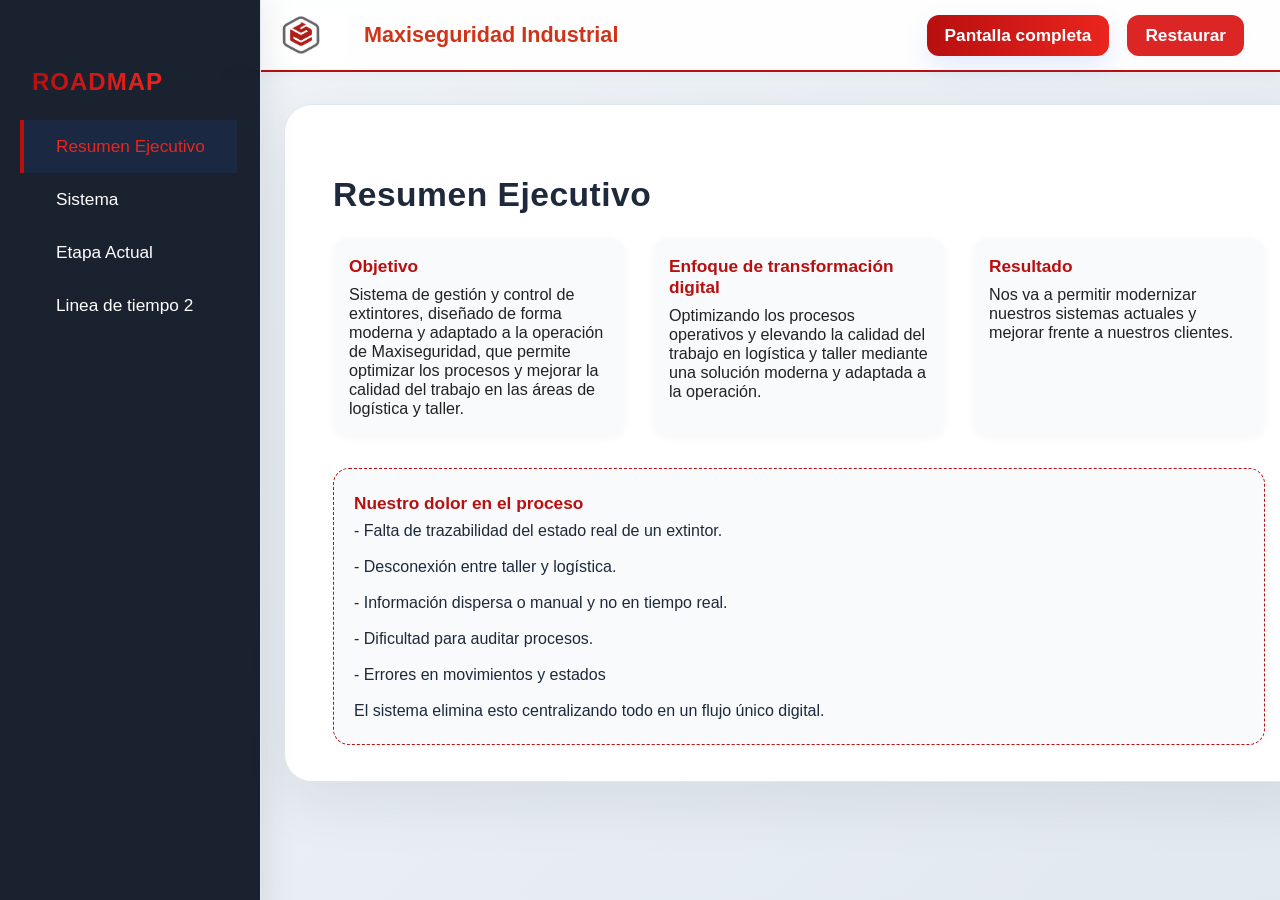
==== index.html @ a1f70895 "Correcciones de nombre de index" ====
<!DOCTYPE html>
<html lang="es">
<head>
  <meta charset="UTF-8">
  <meta name="viewport" content="width=device-width, initial-scale=1.0">
  <title>Roadmap Maxiseguridad</title>
  <link rel="stylesheet" href="styles.css">
</head>
<body>
  <div class="sidebar" id="sidebar"></div>
  <div class="main">
    <div class="header">
      <img src="logo-ms.jpg" class="logo">
      <div class="title">Maxiseguridad Industrial</div>
      <a href="editor.html" style="margin-left:auto;">
        <button class="btn btn-primary" style="display: none">Editar datos</button>
      </a>
      <button id="fullscreenBtn" title="Pantalla completa" class="btn btn-primary" style="margin-left:18px;">Pantalla completa</button>
      <button id="restoreBtn" title="Restaurar valores por defecto" class="btn btn-danger" style="margin-left:18px;background:#dc2626;color:#fff;">Restaurar</button>
      <div id="toast" class="toast" style="display:none;"></div>
    </div>
    <div class="page-content" id="pageContent"></div>
  </div>
  <script>
    // --- Cargar slides desde localStorage (ambos formatos) ---
    let slides = [];
    if (localStorage.getItem('roadmap_slides')) {
      try { slides = JSON.parse(localStorage.getItem('roadmap_slides')); } catch {}
    } else if (localStorage.getItem('roadmap')) {
      try { slides = JSON.parse(localStorage.getItem('roadmap')); } catch {}
    }
    if (!Array.isArray(slides) || !slides.length) {
      slides = [
        {
          "title": "Resumen Ejecutivo",
          "color": "#fff",
          "fields": [
            {
              "label": "Objetivo",
              "type": "text",
              "value": "Sistema de gestión y control de extintores, diseñado de forma moderna y adaptado a la operación de Maxiseguridad, que permite optimizar los procesos y mejorar la calidad del trabajo en las áreas de logística y taller."
            },
            {
              "label": "Enfoque de transformación digital",
              "type": "text",
              "value": "Optimizando los procesos operativos y elevando la calidad del trabajo en logística y taller mediante una solución moderna y adaptada a la operación."
            },
            {
              "label": "Resultado",
              "type": "text",
              "value": "Nos va a permitir modernizar nuestros sistemas actuales y mejorar frente a nuestros clientes."
            },
            {
              "label": "Nuestro dolor en el proceso",
              "type": "textarea",
              "value": "   - Falta de trazabilidad del estado real de un extintor.\n\n   - Desconexión entre taller y logística.\n\n   - Información dispersa o manual y no en tiempo real.\n\n   - Dificultad para auditar procesos.\n\n   - Errores en movimientos y estados\n\nEl sistema elimina esto centralizando todo en un flujo único digital."
            }
          ]
        },
        {
          "title": "Sistema",
          "color": "#f8fafc",
          "fields": [
            {
              "label": "Backend",
              "type": "text",
              "value": "Arquitectura organizada y escalable en NodeJS, Sequelize y Mysql."
            },
            {
              "label": "Frontend",
              "type": "text",
              "value": "Dashboard inicial en Vite y React JS."
            },
            {
              "label": "Negocio",
              "type": "text",
              "value": "Se inició el relevamiento funcional del sistema actual (SIGEX) y de la operatoria real del taller y su vinculo con los procesos de logistica,"
            },
            {
              "label": "Análisis del sistema actual (SIGEX)",
              "type": "textarea",
              "value": "Se realizó un relevamiento inicial de los módulos existentes, entre ellos:\n\n•Gestión de clientes, proveedores y estructuras organizativas.\n\n•Gestión de equipos y planillas de trabajo.\n\n•Módulo de logística (recorridos, retiros, órdenes).\n\n•Facturación y cobranzas.\n\n•Reportes operativos y técnicos.\n\n•Controles periódicos e integración con otros sistemas.\n\nEste análisis permite identificar tanto las funcionalidades necesarias como las oportunidades de mejora en términos de usabilidad, integración y trazabilidad.\n"
            }
          ]
        },
        {
          "title": "Etapa Actual",
          "color": "#fff",
          "fields": [
            {
              "label": "Análisis y Relevamiento Funcional",
              "type": "text",
              "value": "Actualmente el foco está en comprender el circuito operativo real, principalmente en el área técnica (taller)."
            },
            {
              "label": "Avances",
              "type": "textarea",
              "value": "•Inicio del análisis del ciclo de vida del extintor (desde ingreso al taller hasta egreso). \n\n•Identificación preliminar de etapas del proceso (recepción, inspección, reparación, carga, control, despacho)."
            },
            {
              "label": "Pendientes clave",
              "type": "textarea",
              "value": "•Definición del flujo completo junto al responsable del área de taller.\n\n•Formalización del circuito operativo ideal para su posterior implementación.\n"
            },
            {
              "label": "Próximas acciones inmediatas",
              "type": "textarea",
              "value": "•Relevamiento del circuito logístico.\n\n•Identificación de puntos de integración entre taller y logística.\n\n"
            }
          ]
        },
        {
          "title": "Linea de tiempo 2",
          "color": "#fff",
          "fields": [
            {
              "label": "Timeline",
              "type": "timeline",
              "value": [
                {
                  "semana": "Semana 1–2",
                  "titulo": "Definición de procesos",
                  "detalle": "Relevamiento completo + validación con operación",
                  "status": "done",
                  "progreso": 100
                },
                {
                  "semana": "Semana 2–3",
                  "titulo": "Modelado",
                  "detalle": "Estados, eventos y estructura backend",
                  "status": "active",
                  "progreso": 60
                },
                {
                  "semana": "Semana 3–4",
                  "titulo": "Core operativo",
                  "detalle": "Flujo completo del extintor",
                  "status": "pending",
                  "progreso": 0
                }
              ]
            }
          ]
        }
      ];
    }
    // --- Render Sidebar ---
    function renderSidebar() {
      const sb = document.getElementById('sidebar');
      sb.innerHTML = '<h2>ROADMAP</h2>';
      slides.forEach((slide, idx) => {
        const item = document.createElement('div');
        item.className = 'menu-item' + (idx === 0 ? ' active' : '');
        item.innerText = slide.title || `Slide ${idx+1}`;
        item.onclick = () => showSlide(idx);
        sb.appendChild(item);
      });
    }
    // --- Helpers para color de título ---
    function getColor(val) {
      if (!val) return '';
      if (val.startsWith('var(')) return val;
      if (val.startsWith('#') || val.startsWith('rgb')) return val;
      // Permitir nombres de color del logo
      if (val === 'rojo' || val === 'red') return 'var(--logo-red)';
      if (val === 'azul' || val === 'blue') return 'var(--logo-blue)';
      if (val === 'amarillo' || val === 'yellow') return 'var(--logo-yellow)';
      if (val === 'oscuro' || val === 'dark') return 'var(--logo-dark)';
      return val;
    }

    // --- Render Slides ---
    function renderSlides() {
      const pc = document.getElementById('pageContent');
      pc.innerHTML = '';
      slides.forEach((slide, idx) => {
        const slideDiv = document.createElement('div');
        slideDiv.className = 'slide' + (idx === 0 ? ' active' : '');
        slideDiv.style.background = slide.color || '#fff';
        // Título
        const title = document.createElement('h1');
        title.innerText = slide.title || `Slide ${idx+1}`;
        if (slide.titleColor) title.style.color = getColor(slide.titleColor);
        slideDiv.appendChild(title);
        // Campos
        if (slide.fields && slide.fields.length) {
          const grid = document.createElement('div');
          grid.className = 'grid';
          let blockFields = [];
          slide.fields.forEach(field => {
            if (field.type === 'timeline') return blockFields.push(field);
            if (field.type === 'textarea') return blockFields.push(field);
            if (field.type === 'color') return blockFields.push(field);
            // Card para tipos simples
            const card = document.createElement('div');
            card.className = 'card';
            if (field.type === 'text' || field.type === 'number') {
              const h3 = document.createElement('h3');
              h3.innerText = field.label;
              if (field.titleColor) h3.style.color = getColor(field.titleColor);
              card.appendChild(h3);
              const p = document.createElement('p');
              p.innerText = field.value;
              card.appendChild(p);
            } else if (field.type === 'image') {
              const h3 = document.createElement('h3');
              h3.innerText = field.label;
              if (field.titleColor) h3.style.color = getColor(field.titleColor);
              card.appendChild(h3);
              const img = document.createElement('img');
              img.src = field.value;
              img.alt = field.label;
              img.style.maxWidth = '100%';
              img.style.borderRadius = '8px';
              img.style.marginTop = '8px';
              card.appendChild(img);
            }
            grid.appendChild(card);
          });
          if (grid.children.length) slideDiv.appendChild(grid);
          // Bloques especiales (textarea, timeline, color)
          blockFields.forEach(field => {
            if (field.type === 'textarea') {
              const block = document.createElement('div');
              block.className = 'block';
              const h3 = document.createElement('h3');
              h3.innerText = field.label;
              if (field.titleColor) h3.style.color = getColor(field.titleColor);
              block.appendChild(h3);
              const p = document.createElement('div');
              p.innerText = field.value;
              block.appendChild(p);
              slideDiv.appendChild(block);
            } else if (field.type === 'color') {
              const block = document.createElement('div');
              block.className = 'block';
              const h3 = document.createElement('h3');
              h3.innerText = field.label;
              if (field.titleColor) h3.style.color = getColor(field.titleColor);
              block.appendChild(h3);
              const colorBox = document.createElement('div');
              colorBox.style.width = '60px';
              colorBox.style.height = '30px';
              colorBox.style.borderRadius = '6px';
              colorBox.style.background = field.value;
              colorBox.style.border = '1.5px solid #e2e8f0';
              colorBox.style.margin = '8px 0';
              block.appendChild(colorBox);
              slideDiv.appendChild(block);
            } else if (field.type === 'timeline') {
              const block = document.createElement('div');
              block.className = 'timeline-pro';
              block.innerHTML = '<div class="line"></div>';
              // Progreso global
              let total = 0, sum = 0;
              if (Array.isArray(field.value)) {
                total = field.value.length;
                sum = field.value.reduce((acc, s) => acc + (s.progreso||0), 0);
              }
              const global = document.createElement('div');
              global.style.marginBottom = '20px';
              global.innerHTML = 'Progreso total: <b>' + (total ? Math.round(sum/total) : 0) + '%</b>';
              block.appendChild(global);
              // Timeline
              if (Array.isArray(field.value)) {
                field.value.forEach((step, i) => {
                  const div = document.createElement('div');
                  div.className = 'timeline-item ' + (step.status||'');
                  div.innerHTML = `
                    <div class="timeline-card">
                      <h3${step.titleColor ? ` style=\"color:${getColor(step.titleColor)}\"` : ''}>${step.semana||''}</h3>
                      <p><b>${step.titulo||''}</b></p>
                      <p>${step.detalle||''}</p>
                      <div class="progress-bar"><div style="width:${step.progreso||0}%"></div></div>
                    </div>
                    <div class="dot"></div>
                  `;
                  block.appendChild(div);
                });
              }
              slideDiv.appendChild(block);
            }
          });
        }
        document.getElementById('pageContent').appendChild(slideDiv);
      });
    }
    // --- Navegación ---
    function showSlide(idx) {
      document.querySelectorAll('.slide').forEach((s, i) => s.classList.toggle('active', i === idx));
      document.querySelectorAll('.menu-item').forEach((m, i) => m.classList.toggle('active', i === idx));
    }
    // --- Pantalla completa ---
    document.getElementById('fullscreenBtn').onclick = function() {
      const docElm = document.documentElement;
      if (!document.fullscreenElement) {
        if (docElm.requestFullscreen) docElm.requestFullscreen();
        else if (docElm.mozRequestFullScreen) docElm.mozRequestFullScreen();
        else if (docElm.webkitRequestFullscreen) docElm.webkitRequestFullscreen();
        else if (docElm.msRequestFullscreen) docElm.msRequestFullscreen();
      } else {
        if (document.exitFullscreen) document.exitFullscreen();
        else if (document.mozCancelFullScreen) document.mozCancelFullScreen();
        else if (document.webkitExitFullscreen) document.webkitExitFullscreen();
        else if (document.msExitFullscreen) document.msExitFullscreen();
      }
    };
    // --- Toast profesional ---
    function showMessage(msg, color = '#16a34a') {
      const toast = document.getElementById('toast');
      let icon = '';
      toast.className = 'toast';
      toast.style.display = 'flex';
      if (color === '#16a34a' || color === 'var(--success)') {
        toast.classList.add('toast-success');
        icon = '✔️';
      } else if (color === '#d32f2f' || color === 'var(--danger)') {
        toast.classList.add('toast-error');
        icon = '❌';
      } else {
        icon = 'ℹ️';
      }
      toast.innerHTML = `<span style='font-size:1.35em;margin-right:6px;'>${icon}</span> <span>${msg}</span>`;
      setTimeout(() => { toast.classList.add('toast-show'); }, 10);
      setTimeout(() => {
        toast.classList.remove('toast-show');
        setTimeout(() => { toast.className = 'toast'; toast.innerHTML = ''; toast.style.display = 'none'; }, 400);
      }, 2200);
    }

    // --- Restaurar valores por defecto ---
    document.getElementById('restoreBtn').onclick = function() {
      if (confirm('¿Seguro que quieres restaurar los valores por defecto? Se perderán los cambios no guardados.')) {
        localStorage.removeItem('roadmap_slides');
        localStorage.removeItem('roadmap');
        // JSON por defecto (idéntico al inicial)
        slides = [
          {
            "title": "Resumen Ejecutivo",
            "color": "#fff",
            "fields": [
              {
                "label": "Objetivo",
                "type": "text",
                "value": "Sistema de gestión y control de extintores, diseñado de forma moderna y adaptado a la operación de Maxiseguridad, que permite optimizar los procesos y mejorar la calidad del trabajo en las áreas de logística y taller."
              },
              {
                "label": "Enfoque de transformación digital",
                "type": "text",
                "value": "Optimizando los procesos operativos y elevando la calidad del trabajo en logística y taller mediante una solución moderna y adaptada a la operación."
              },
              {
                "label": "Resultado",
                "type": "text",
                "value": "Nos va a permitir modernizar nuestros sistemas actuales y mejorar frente a nuestros clientes."
              },
              {
                "label": "Nuestro dolor en el proceso",
                "type": "textarea",
                "value": "   - Falta de trazabilidad del estado real de un extintor.\n\n   - Desconexión entre taller y logística.\n\n   - Información dispersa o manual y no en tiempo real.\n\n   - Dificultad para auditar procesos.\n\n   - Errores en movimientos y estados\n\nEl sistema elimina esto centralizando todo en un flujo único digital."
              }
            ]
          },
          {
            "title": "Sistema",
            "color": "#f8fafc",
            "fields": [
              {
                "label": "Backend",
                "type": "text",
                "value": "Arquitectura organizada y escalable en NodeJS, Sequelize y Mysql."
              },
              {
                "label": "Frontend",
                "type": "text",
                "value": "Dashboard inicial en Vite y React JS."
              },
              {
                "label": "Negocio",
                "type": "text",
                "value": "Se inició el relevamiento funcional del sistema actual (SIGEX) y de la operatoria real del taller y su vinculo con los procesos de logistica,"
              },
              {
                "label": "Análisis del sistema actual (SIGEX)",
                "type": "textarea",
                "value": "Se realizó un relevamiento inicial de los módulos existentes, entre ellos:\n\n•Gestión de clientes, proveedores y estructuras organizativas.\n\n•Gestión de equipos y planillas de trabajo.\n\n•Módulo de logística (recorridos, retiros, órdenes).\n\n•Facturación y cobranzas.\n\n•Reportes operativos y técnicos.\n\n•Controles periódicos e integración con otros sistemas.\n\nEste análisis permite identificar tanto las funcionalidades necesarias como las oportunidades de mejora en términos de usabilidad, integración y trazabilidad.\n"
              }
            ]
          },
          {
            "title": "Etapa Actual",
            "color": "#fff",
            "fields": [
              {
                "label": "Análisis y Relevamiento Funcional",
                "type": "text",
                "value": "Actualmente el foco está en comprender el circuito operativo real, principalmente en el área técnica (taller)."
              },
              {
                "label": "Avances",
                "type": "textarea",
                "value": "•Inicio del análisis del ciclo de vida del extintor (desde ingreso al taller hasta egreso). \n\n•Identificación preliminar de etapas del proceso (recepción, inspección, reparación, carga, control, despacho)."
              },
              {
                "label": "Pendientes clave",
                "type": "textarea",
                "value": "•Definición del flujo completo junto al responsable del área de taller.\n\n•Formalización del circuito operativo ideal para su posterior implementación.\n"
              },
              {
                "label": "Próximas acciones inmediatas",
                "type": "textarea",
                "value": "•Relevamiento del circuito logístico.\n\n•Identificación de puntos de integración entre taller y logística.\n\n"
              }
            ]
          },
          {
            "title": "Roadmap de Avance por Etapas",
            "color": "#fff",
            "fields": [
              {
                "label": "Timeline",
                "type": "timeline",
                "value": [
                  {
                    "semana": "Etapa 1",
                    "titulo": "Definición del proceso operativo",
                    "detalle": "Formalización del flujo del taller, relevamiento del circuito logístico e identificación de puntos de integración entre áreas.",
                    "status": "done",
                    "progreso": 100
                  },
                  {
                    "semana": "Etapa 2",
                    "titulo": "Modelado del sistema",
                    "detalle": "Definición de estados del extintor, modelado de eventos y transiciones, y diseño de la estructura de datos y lógica backend.",
                    "status": "active",
                    "progreso": 60
                  },
                  {
                    "semana": "Etapa 3",
                    "titulo": "Desarrollo del módulo operativo",
                    "detalle": "Implementación del circuito operativo del extintor, registro de tareas técnicas, control de insumos e integración con logística (salidas y despachos).",
                    "status": "pending",
                    "progreso": 0
                  },
                  {
                    "semana": "Etapa 4",
                    "titulo": "Desarrollo de interfaces",
                    "detalle": "Interfaces optimizadas para operarios con foco en velocidad y simplicidad, dashboard de seguimiento operativo y mejora de experiencia de usuario.",
                    "status": "pending",
                    "progreso": 0
                  },
                  {
                    "semana": "Etapa 5",
                    "titulo": "Facturación y administración",
                    "detalle": "Generación de órdenes de facturación, vinculación con clientes y servicios, y desarrollo de reportes de gestión.",
                    "status": "pending",
                    "progreso": 0
                  },
                  {
                    "semana": "Etapa 6",
                    "titulo": "Testing y validación operativa",
                    "detalle": "Pruebas con datos reales, validación de roles y seguridad, y ajustes basados en el uso operativo.",
                    "status": "pending",
                    "progreso": 0
                  },
                  {
                    "semana": "Etapa 7",
                    "titulo": "Puesta en producción",
                    "detalle": "Implementación progresiva del sistema, acompañamiento a usuarios finales y ciclo de mejoras continuas en base a feedback operativo.",
                    "status": "pending",
                    "progreso": 0
                  }
                ]
              }
            ]
          }
        ];
        renderSidebar();
        renderSlides();
        showMessage('¡Valores restaurados por defecto!','var(--success)');
      }
    };

    // --- Init ---
    renderSidebar();
    renderSlides();
  </script>
</body>
</html>
---- styles.css ----
/* styles.css limpio, sin nesting ni duplicados, con sistema de componentes y botones */
/* 1. Variables y tokens base */
:root {
  --primary: #b80f0f;
  --primary-dark: #cf3419;
  --accent: #eb251e;
  --logo-blue: #960707;
  --logo-yellow: #fbbf24;
  --logo-red: #e11d2a;
  --logo-dark: #1e293b;
  --bg: linear-gradient(135deg, #f1f5f9 0%, #e2e8f0 100%);
  --text: #1e293b;
  --muted: #64748b;
  --card: #fff;
  --border: #e2e8f0;
  --shadow: 0 20px 60px rgba(15,23,42,0.08);
  --radius: 16px;
  --radius-lg: 24px;
  --radius-xl: 32px;
  --transition: 0.18s cubic-bezier(.4,2,.6,1);
}

/* 2. Layout base */
body {
  margin: 0;
  font-family: 'Inter', 'Segoe UI', Arial, sans-serif;
  background: var(--bg);
  color: var(--text);
  min-height: 100vh;
  display: flex;
  scrollbar-width: thin;
  scrollbar-color: #cbd5e1 transparent;
}
::-webkit-scrollbar {
  width: 8px;
}
::-webkit-scrollbar-thumb {
  background: #cbd5e1;
  border-radius: 8px;
}

.sidebar {
  width: 220px;
  background: rgba(17,24,39,0.92);
  color: #fff;
  padding: 36px 20px 0 20px;
  box-shadow: 2px 0 16px 0 rgba(30,41,59,0.08);
  display: flex;
  flex-direction: column;
  align-items: flex-start;
  backdrop-filter: blur(6px);
  border-right: 1.5px solid #e2e8f0;
  min-height: 100vh;
  position: fixed;
  left: 0;
  top: 0;
  z-index: 10;
}
.sidebar h2 {
  font-size: 1.5rem;
  font-weight: 700;
  color: var(--logo-yellow);
  margin: 32px 0 24px 12px;
  letter-spacing: 1px;
  background: linear-gradient(90deg, var(--primary), var(--accent));
  -webkit-background-clip: text;
  -webkit-text-fill-color: transparent;
}
.menu-item {
  padding: 16px 32px;
  font-size: 1.08rem;
  color: #fff;
  cursor: pointer;
  border-left: 4px solid transparent;
  transition: background var(--transition), border-color var(--transition);
  width: 100%;
}
.menu-item.active, .menu-item:hover {
  background: rgba(37,99,235,0.10);
  border-left: 4px solid var(--primary);
  color: var(--accent);
  width: fit-content;
}
.main {
  flex: 1;
  display: flex;
  flex-direction: column;
  min-width: 0;
  background: transparent;
  margin-left: 220px;
  min-height: 100vh;
}
.header {
  height: 70px;
  background: rgba(255,255,255,0.92);
  border-bottom: 2.5px solid var(--primary);
  display: flex;
  align-items: center;
  padding: 0 36px;
  box-shadow: 0 2px 12px 0 rgba(44,62,80,0.04);
  backdrop-filter: blur(6px);
  position: sticky;
  top: 0;
  z-index: 5;
}
.logo {
  width: 90px;
  height: 50px;
  border-radius: 12px;
  margin-right: 18px;
}
.title {
  font-size: 1.35rem;
  font-weight: 700;
  color: var(--primary-dark);
  margin-right: 24px;
}
.page-content {
  flex: 1;
  padding: 32px 5vw 32px 5vw;
  overflow-y: auto;
  background: transparent;
  min-width: 0;
}

/* 3. Componentes visuales */
.slide {
  display: none;
  width: 100%;
  max-width: 1400px;
  margin: 0 auto 32px auto;
  box-shadow: var(--shadow);
  border-radius: var(--radius-lg);
  background: rgba(255,255,255,0.92);
  padding: 44px 44px 32px 44px;
  min-height: 540px;
  position: relative;
  animation: fadeIn 0.4s;
  backdrop-filter: blur(8px);
  transition: box-shadow var(--transition), background var(--transition);
}
.slide.active {
  display: block;
}
.slide h1 {
  font-size: 2.1rem;
  font-weight: 700;
  margin-bottom: 24px;
  letter-spacing: 0.5px;
}
.grid {
  display: grid;
  grid-template-columns: repeat(auto-fit, minmax(280px, 1fr));
  gap: 28px;
  margin-bottom: 24px;
}
.card {
  background: #f8fafc;
  border-radius: var(--radius);
  box-shadow: 0 2px 8px 0 rgba(44,62,80,0.04);
  padding: 18px 16px;
  display: flex;
  flex-direction: column;
  align-items: flex-start;
  min-height: 80px;
}
.card h3 {
  margin: 0 0 8px 0;
  font-size: 1.08rem;
  color: var(--primary);
  font-weight: 600;
}
.card p {
  margin: 0;
  color: #222;
  font-size: 1.01rem;
}
.block {
  margin-top: 32px;
  padding: 24px 20px;
  background: #f8fafc;
  border: 1.5px dashed var(--primary);
  border-radius: var(--radius);
  box-shadow: 0 2px 8px 0 rgba(44,62,80,0.03);
}
.block h3 {
  margin: 0 0 8px 0;
  font-size: 1.08rem;
  color: var(--primary);
  font-weight: 600;
}

/* Timeline y progreso */
.timeline-pro {
  position: relative;
  margin: 32px 0 0 0;
  padding: 0;
  background: none;
}
.timeline-pro .line {
  position: absolute;
  left: 50%;
  top: 0;
  width: 4px;
  height: 100%;
  background: #e2e8f0;
  transform: translateX(-50%);
  z-index: 0;
}
.timeline-item {
  position: relative;
  width: 50%;
  padding: 20px 40px;
  z-index: 1;
  left: 0;
  text-align: right;
}
.timeline-item:nth-child(even) {
  left: 50%;
  text-align: left;
}
.timeline-card {
  background: #fff;
  padding: 22px 20px;
  border-radius: var(--radius);
  border-left: 4px solid var(--primary);
  box-shadow: 0 4px 16px 0 rgba(44,62,80,0.06);
  position: relative;
  min-width: 180px;
  min-height: 80px;
  display: inline-block;
  transition: transform var(--transition);
  cursor: pointer;
}
.progress-bar {
  height: 6px;
  background: #e2e8f0;
  border-radius: 4px;
  margin-top: 10px;
  overflow: hidden;
}
.progress-bar div {
  height: 100%;
  background: var(--accent);
  transition: width 0.3s;
}
.timeline-card h3 {
  margin: 0 0 6px 0;
  color: var(--primary-dark);
}
.timeline-card p {
  margin: 0;
  color: var(--muted);
  font-size: 0.95rem;
}
.timeline-card:hover {
  transform: translateY(-2px);
}
.timeline-item .dot {
  position: absolute;
  top: 32px;
  left: 100%;
  width: 16px;
  height: 16px;
  background: var(--primary);
  border-radius: 50%;
  transform: translateX(-50%);
  border: 2.5px solid #fff;
  box-shadow: 0 2px 8px 0 rgba(44,62,80,0.10);
}
.timeline-item:nth-child(even) .dot {
  left: 0%;
}
.timeline-item.done .timeline-card {
  opacity: 0.7;
  border-left: 4px solid #16a34a;
}
.timeline-item.done .dot {
  background: #16a34a;
}
.timeline-item.active .timeline-card {
  border-left: 4px solid var(--accent);
  transform: scale(1.04);
  box-shadow: 0 6px 24px 0 rgba(37,99,235,0.10);
}
.line-progress {
  position: absolute;
  top: 0;
  left: 50%;
  width: 4px;
  height: 0%;
  background: var(--primary);
  transform: translateX(-50%);
  transition: height 0.8s cubic-bezier(.4,2,.6,1);
  z-index: 2;
}

/* 4. Sistema de botones */
.btn {
  display: inline-flex;
  align-items: center;
  justify-content: center;
  gap: 0.5em;
  font-size: 1.08rem;
  font-weight: 600;
  border-radius: 12px;
  border: none;
  padding: 10px 18px;
  cursor: pointer;
  transition: background var(--transition), color var(--transition), box-shadow var(--transition);
  box-shadow: 0 2px 8px 0 rgba(44,62,80,0.04);
  background: #e2e8f0;
  color: var(--primary-dark);
}
.btn-primary {
  background: linear-gradient(90deg, var(--primary), var(--accent));
  color: #fff;
  box-shadow: 0 10px 24px rgba(37,99,235,0.13);
}
.btn-primary:hover {
  background: linear-gradient(90deg, var(--primary-dark), var(--accent));
  color: #fff;
  box-shadow: 0 18px 40px rgba(37,99,235,0.18);
}
.btn-ghost {
  background: transparent;
  color: var(--primary);
  border: 1.5px solid var(--primary);
}
.btn-ghost:hover {
  background: var(--primary);
  color: #fff;
}
.btn-icon {
  padding: 8px 10px;
  border-radius: 50%;
  background: #f1f5f9;
  color: var(--primary);
  font-size: 1.2rem;
}
.btn-icon:hover {
  background: var(--primary);
  color: #fff;
}

/* 5. Inputs y campos pro */
input, textarea, select {
  border: 1.5px solid var(--border);
  border-radius: 12px;
  padding: 10px 12px;
  font-size: 1.01rem;
  outline: none;
  transition: all 0.2s;
  background: #fff;
}
input:focus, textarea:focus, select:focus {
  border-color: var(--primary);
  box-shadow: 0 0 0 4px rgba(37,99,235,0.10);
}

/* 6. Responsive */
@media (max-width: 900px) {
  .sidebar { display: none; }
  .main { margin-left: 0; }
  .slide { padding: 18px 4vw 18px 4vw; }
}
@media (max-width: 700px) {
  .slide { padding: 12px 2vw; }
  .grid { grid-template-columns: 1fr; }
}

@keyframes fadeIn {
  from { opacity: 0; transform: translateY(24px); }
  to { opacity: 1; transform: none; }
}
body {
  margin: 0;
  font-family: 'Inter', 'Segoe UI', Arial, sans-serif;
  background: var(--bg);
  color: var(--text);
  min-height: 100vh;
  display: flex;
  /* Scrollbar custom */
  scrollbar-width: thin;
  scrollbar-color: #cbd5e1 transparent;
}
::-webkit-scrollbar {
  width: 8px;
}
::-webkit-scrollbar-thumb {
  background: #cbd5e1;
  border-radius: 8px;
}
::-webkit-scrollbar {
  width: 8px;
}
::-webkit-scrollbar-thumb {
  background: #cbd5e1;
  border-radius: 8px;
}
.sidebar {
  width: 220px;
  background: rgba(17,24,39,0.92);
  color: #fff;
  padding: 36px 20px 0 20px;
  box-shadow: 2px 0 16px 0 rgba(30,41,59,0.08);
  display: flex;
  flex-direction: column;
  align-items: flex-start;
  backdrop-filter: blur(6px);
  border-right: 1.5px solid #e2e8f0;
}
.main {
  flex: 1;
  display: flex;
  flex-direction: column;
  min-width: 0;
  background: transparent;
}
.header {
  height: 70px;
  background: rgba(255,255,255,0.92);
  border-bottom: 2.5px solid var(--primary);
  display: flex;
  align-items: center;
  padding: 0 36px;
  box-shadow: 0 2px 12px 0 rgba(44,62,80,0.04);
  backdrop-filter: blur(6px);
}
  .sidebar {
    width: 220px;
    background: rgba(17,24,39,0.96);
    color: #fff;
    padding: 36px 20px 0 20px;
    box-shadow: 4px 0 32px 0 rgba(30,41,59,0.10);
    display: flex;
    flex-direction: column;
    align-items: flex-start;
    backdrop-filter: blur(8px);
    border-right: 1.5px solid #e2e8f0;
  }
.slide {
  width: 100%;
  max-width: 1400px;
  margin: 0 auto 0 auto;
  box-shadow: var(--shadow);
  border-radius: 24px;
  background: rgba(255,255,255,0.92);
  padding: 44px 44px 32px 44px;
  min-height: 540px;
  position: relative;
  .header {
    height: 70px;
    background: rgba(255,255,255,0.96);
    border-bottom: 2.5px solid var(--primary);
    display: flex;
    align-items: center;
    padding: 0 36px;
    box-shadow: 0 2px 12px 0 rgba(44,62,80,0.04);
    backdrop-filter: blur(8px);
  }
  backdrop-filter: blur(8px);
  transition: box-shadow 0.2s, background 0.2s;
}
.slide:hover {
  box-shadow: 0 24px 60px rgba(37,99,235,0.10);
  background: rgba(255,255,255,0.98);
}
.page-content {
  flex: 1;
  padding: 32px 5vw 32px 5vw;
  overflow-y: auto;
  background: transparent;
  min-width: 0;
  .slide {
    width: 100%;
    max-width: 1400px;
    margin: 0 auto 0 auto;
    box-shadow: var(--shadow);
    border-radius: 28px;
    background: rgba(255,255,255,0.98);
    padding: 48px 48px 36px 48px;
    min-height: 540px;
    position: relative;
    backdrop-filter: blur(12px);
    transition: box-shadow 0.2s, background 0.2s;
    border: 1.5px solid #e0e7ef;
  }
  display: flex;
  flex-direction: column;
  align-items: stretch;
  justify-content: flex-start;
}
.grid {
  .grid {
    display: grid;
    grid-template-columns: repeat(auto-fit, minmax(320px, 1fr));
    gap: 32px;
    margin-bottom: 28px;
  }
  display: grid;
  grid-template-columns: repeat(auto-fit, minmax(280px, 1fr));
  gap: 28px;
  margin-bottom: 24px;
}
.block {
  margin-top: 32px;
  padding: 24px 20px;
  .block {
    margin-top: 32px;
    padding: 24px 20px;
    background: #f8fafc;
    border: 1.5px dashed var(--primary);
    border-radius: 18px;
    box-shadow: 0 4px 16px 0 rgba(44,62,80,0.04);
  }
  background: #f8fafc;
  border: 1.5px dashed var(--primary);
  border-radius: 16px;
  box-shadow: 0 2px 8px 0 rgba(44,62,80,0.03);
}
.editable-view {
  cursor: pointer;
  background: #f8fafc;
  border-radius: 10px;
  .editable-view {
    cursor: pointer;
    background: #f8fafc;
    border-radius: 12px;
    padding: 14px 16px;
    min-height: 48px;
    transition: background 0.18s, box-shadow 0.18s;
    box-shadow: 0 2px 8px 0 rgba(44,62,80,0.04);
  }
  padding: 12px 14px;
  min-height: 48px;
  transition: background 0.18s, box-shadow 0.18s;
  box-shadow: 0 1px 4px 0 rgba(44,62,80,0.04);
}
.editable-view:hover {
  background: #e0e7ef;
  box-shadow: 0 4px 16px 0 rgba(44,62,80,0.10);
}
  .editor {
    position: fixed;
    inset: 0;
    background: rgba(0,0,0,0.4);
    display: flex;
    align-items: center;
    justify-content: center;
    z-index: 9999;
  }
.editor {
  position: fixed;
  inset: 0;
  background: rgba(0,0,0,0.4);
  display: flex;
  align-items: center;
  justify-content: center;
  z-index: 9999;
}
.editor-box {
  width: 600px;
  .editor-box {
    width: 600px;
    background: rgba(255,255,255,0.99);
    border-radius: 22px;
    padding: 32px 28px;
    display: flex;
    flex-direction: column;
    gap: 20px;
    box-shadow: 0 16px 48px rgba(44,62,80,0.13);
    backdrop-filter: blur(10px);
  }
  background: rgba(255,255,255,0.98);
  border-radius: 18px;
  padding: 28px 24px;
  display: flex;
  flex-direction: column;
  .editor-actions {
    display: flex;
    gap: 16px;
    justify-content: flex-end;
  }
  gap: 18px;
  box-shadow: 0 10px 40px rgba(44,62,80,0.10);
  backdrop-filter: blur(8px);
}
.editor-actions {
  display: flex;
  gap: 14px;
  justify-content: flex-end;
}
#editorInput {
  #editorInput {
    min-height: 100px;
    font-size: 1.08rem;
    border-radius: 12px;
    border: 1.5px solid var(--border);
    padding: 16px;
    resize: vertical;
    background: #f8fafc;
    transition: border 0.18s, box-shadow 0.18s;
  }
  min-height: 100px;
  font-size: 1.08rem;
  border-radius: 10px;
  border: 1.5px solid var(--border);
  #editorInput:focus {
    border-color: var(--primary);
    box-shadow: 0 0 0 4px rgba(37,99,235,0.10);
  }
  padding: 14px;
  resize: vertical;
  background: #f8fafc;
  .hidden {
    display: none;
  }
  /* Botones modernos */
  .editor-actions button, .add-btn, .save-btn {
    background: linear-gradient(135deg, var(--primary), var(--accent));
    color: white;
    border-radius: 14px;
    padding: 12px 22px;
    font-weight: 700;
    box-shadow: 0 10px 24px rgba(37,99,235,0.13);
    transition: all 0.2s ease;
    border: none;
    font-size: 1.08rem;
    cursor: pointer;
  }
  .editor-actions button:hover, .add-btn:hover, .save-btn:hover {
    transform: translateY(-2px);
    box-shadow: 0 18px 40px rgba(37,99,235,0.18);
  }
  /* Inputs pro */
  input, textarea, select {
    border: 1.5px solid var(--border);
    border-radius: 12px;
    padding: 10px 12px;
    font-size: 1.01rem;
    outline: none;
    transition: all 0.2s;
    background: #fff;
  }
  input:focus, textarea:focus, select:focus {
    border-color: var(--primary);
    box-shadow: 0 0 0 4px rgba(37,99,235,0.10);
  }
  @media (max-width: 900px) {
    .sidebar { display: none; }
    .main { padding-left: 0; }
    .slide { padding: 18px 4vw 18px 4vw; }
  }
  @media (max-width: 700px) {
    .editor-box { width: 98vw; padding: 12px 2vw; }
    .slide { padding: 12px 2vw; }
    .grid { grid-template-columns: 1fr; }
  }
  transition: border 0.18s, box-shadow 0.18s;
}
#editorInput:focus {
  border-color: var(--accent);
  box-shadow: 0 0 0 4px rgba(37,99,235,0.08);
}
.hidden {
  display: none;
}
/* Botones modernos */
.editor-actions button, .add-btn, .save-btn {
  background: linear-gradient(135deg, #2563eb, #3b82f6);
  color: white;
  border-radius: 12px;
  padding: 10px 18px;
  font-weight: 600;
  box-shadow: 0 10px 20px rgba(37,99,235,0.12);
  transition: all 0.2s ease;
  border: none;
  font-size: 1.08rem;
  cursor: pointer;
}
.editor-actions button:hover, .add-btn:hover, .save-btn:hover {
  transform: translateY(-1px);
  box-shadow: 0 14px 30px rgba(37,99,235,0.18);
}
/* Inputs pro */
input, textarea, select {
  border: 1.5px solid var(--border);
  border-radius: 10px;
  padding: 8px 10px;
  font-size: 0.98rem;
  outline: none;
  transition: all 0.2s;
  background: #fff;
}
input:focus, textarea:focus, select:focus {
  border-color: var(--accent);
  box-shadow: 0 0 0 4px rgba(37,99,235,0.08);
}
@media (max-width: 900px) {
  .sidebar { display: none; }
  .main { padding-left: 0; }
  .slide { padding: 18px 4vw 18px 4vw; }
}
@media (max-width: 700px) {
  .editor-box { width: 98vw; padding: 12px 2vw; }
  .slide { padding: 12px 2vw; }
  .grid { grid-template-columns: 1fr; }
}
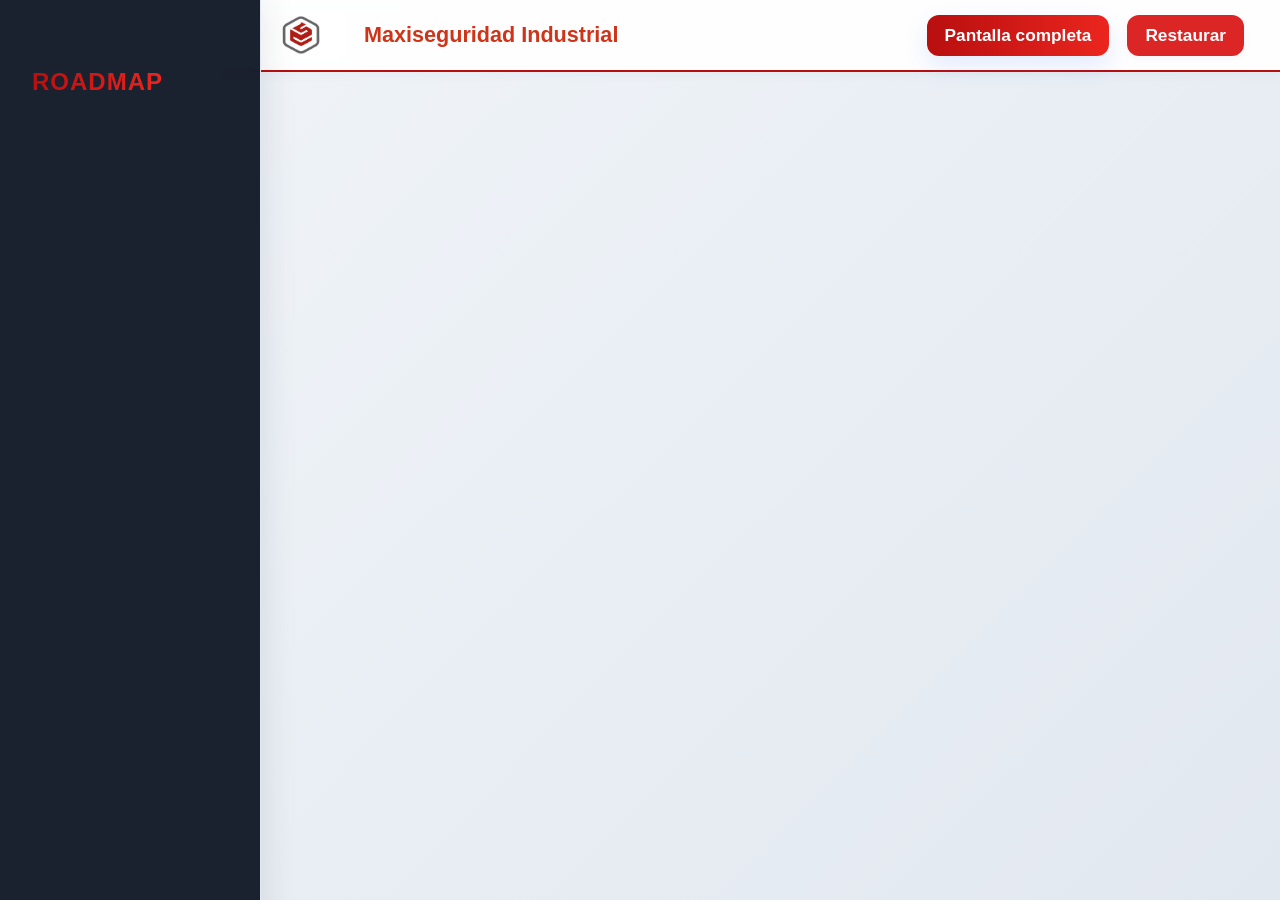
==== commit 1819a918: "Correccioon en el slide del index" ====
--- a/index.html
+++ b/index.html
@@ -1,11 +1,13 @@
 <!DOCTYPE html>
 <html lang="es">
+
 <head>
   <meta charset="UTF-8">
   <meta name="viewport" content="width=device-width, initial-scale=1.0">
   <title>Roadmap Maxiseguridad</title>
   <link rel="stylesheet" href="styles.css">
 </head>
+
 <body>
   <div class="sidebar" id="sidebar"></div>
   <div class="main">
@@ -15,8 +17,10 @@
       <a href="editor.html" style="margin-left:auto;">
         <button class="btn btn-primary" style="display: none">Editar datos</button>
       </a>
-      <button id="fullscreenBtn" title="Pantalla completa" class="btn btn-primary" style="margin-left:18px;">Pantalla completa</button>
-      <button id="restoreBtn" title="Restaurar valores por defecto" class="btn btn-danger" style="margin-left:18px;background:#dc2626;color:#fff;">Restaurar</button>
+      <button id="fullscreenBtn" title="Pantalla completa" class="btn btn-primary" style="margin-left:18px;">Pantalla
+        completa</button>
+      <button id="restoreBtn" title="Restaurar valores por defecto" class="btn btn-danger"
+        style="margin-left:18px;background:#dc2626;color:#fff;">Restaurar</button>
       <div id="toast" class="toast" style="display:none;"></div>
     </div>
     <div class="page-content" id="pageContent"></div>
@@ -25,12 +29,12 @@
     // --- Cargar slides desde localStorage (ambos formatos) ---
     let slides = [];
     if (localStorage.getItem('roadmap_slides')) {
-      try { slides = JSON.parse(localStorage.getItem('roadmap_slides')); } catch {}
+      try { slides = JSON.parse(localStorage.getItem('roadmap_slides')); } catch { }
     } else if (localStorage.getItem('roadmap')) {
-      try { slides = JSON.parse(localStorage.getItem('roadmap')); } catch {}
+      try { slides = JSON.parse(localStorage.getItem('roadmap')); } catch { }
     }
     if (!Array.isArray(slides) || !slides.length) {
-      slides = [
+      [
         {
           "title": "Resumen Ejecutivo",
           "color": "#fff",
@@ -74,12 +78,12 @@
             {
               "label": "Negocio",
               "type": "text",
-              "value": "Se inició el relevamiento funcional del sistema actual (SIGEX) y de la operatoria real del taller y su vinculo con los procesos de logistica,"
+              "value": "Se inició el relevamiento funcional del sistema actual (SIGEX) y de la operatoria real del taller y su vínculo con los procesos de logística."
             },
             {
               "label": "Análisis del sistema actual (SIGEX)",
               "type": "textarea",
-              "value": "Se realizó un relevamiento inicial de los módulos existentes, entre ellos:\n\n•Gestión de clientes, proveedores y estructuras organizativas.\n\n•Gestión de equipos y planillas de trabajo.\n\n•Módulo de logística (recorridos, retiros, órdenes).\n\n•Facturación y cobranzas.\n\n•Reportes operativos y técnicos.\n\n•Controles periódicos e integración con otros sistemas.\n\nEste análisis permite identificar tanto las funcionalidades necesarias como las oportunidades de mejora en términos de usabilidad, integración y trazabilidad.\n"
+              "value": "Se realizó un relevamiento inicial de los módulos existentes:\n\n• Gestión de clientes, proveedores y estructuras organizativas.\n• Gestión de equipos y planillas de trabajo.\n• Módulo de logística (recorridos, retiros, órdenes).\n• Facturación y cobranzas.\n• Reportes operativos y técnicos.\n• Controles periódicos e integración con otros sistemas.\n\nEste análisis permite identificar funcionalidades y oportunidades de mejora en usabilidad, integración y trazabilidad."
             }
           ]
         },
@@ -95,22 +99,22 @@
             {
               "label": "Avances",
               "type": "textarea",
-              "value": "•Inicio del análisis del ciclo de vida del extintor (desde ingreso al taller hasta egreso). \n\n•Identificación preliminar de etapas del proceso (recepción, inspección, reparación, carga, control, despacho)."
+              "value": "• Inicio del análisis del ciclo de vida del extintor.\n• Identificación de etapas: recepción, inspección, reparación, carga, control y despacho."
             },
             {
               "label": "Pendientes clave",
               "type": "textarea",
-              "value": "•Definición del flujo completo junto al responsable del área de taller.\n\n•Formalización del circuito operativo ideal para su posterior implementación.\n"
+              "value": "• Definición del flujo completo con el área de taller.\n• Formalización del circuito operativo ideal."
             },
             {
               "label": "Próximas acciones inmediatas",
               "type": "textarea",
-              "value": "•Relevamiento del circuito logístico.\n\n•Identificación de puntos de integración entre taller y logística.\n\n"
+              "value": "• Relevamiento del circuito logístico.\n• Integración entre taller y logística."
             }
           ]
         },
         {
-          "title": "Linea de tiempo 2",
+          "title": "Roadmap de Avance por Etapas",
           "color": "#fff",
           "fields": [
             {
@@ -118,31 +122,154 @@
               "type": "timeline",
               "value": [
                 {
-                  "semana": "Semana 1–2",
-                  "titulo": "Definición de procesos",
-                  "detalle": "Relevamiento completo + validación con operación",
+                  "semana": "Etapa 1",
+                  "titulo": "Definición del proceso operativo",
+                  "detalle": "Formalización del flujo del taller y logística.",
                   "status": "done",
                   "progreso": 100
                 },
                 {
-                  "semana": "Semana 2–3",
-                  "titulo": "Modelado",
-                  "detalle": "Estados, eventos y estructura backend",
+                  "semana": "Etapa 2",
+                  "titulo": "Modelado del sistema",
+                  "detalle": "Estados del extintor y lógica backend.",
                   "status": "active",
                   "progreso": 60
                 },
                 {
-                  "semana": "Semana 3–4",
-                  "titulo": "Core operativo",
-                  "detalle": "Flujo completo del extintor",
+                  "semana": "Etapa 3",
+                  "titulo": "Desarrollo del módulo operativo",
+                  "detalle": "Circuito operativo del extintor e integración con logística.",
+                  "status": "pending",
+                  "progreso": 0
+                },
+                {
+                  "semana": "Etapa 4",
+                  "titulo": "Interfaces operativas",
+                  "detalle": "UI para operarios y dashboard operativo.",
+                  "status": "pending",
+                  "progreso": 0
+                },
+                {
+                  "semana": "Etapa 5",
+                  "titulo": "Testing y validación",
+                  "detalle": "Pruebas con datos reales y ajustes.",
+                  "status": "pending",
+                  "progreso": 0
+                },
+                {
+                  "semana": "Etapa 6",
+                  "titulo": "Puesta en producción",
+                  "detalle": "Deploy progresivo y mejoras continuas.",
                   "status": "pending",
                   "progreso": 0
                 }
               ]
             }
           ]
+        },
+        {
+          "title": "Línea de Mejora e Innovación (R&D)",
+          "color": "#fff",
+          "fields": [
+            {
+              "label": "Investigación QR y Trazabilidad",
+              "type": "timeline",
+              "value": [
+                {
+                  "fase": "Concepto",
+                  "titulo": "Trazabilidad con QR",
+                  "detalle": "Seguimiento de extintores mediante códigos QR.",
+                  "status": "active",
+                  "progreso": 40
+                },
+                {
+                  "fase": "Diseño funcional",
+                  "titulo": "Modelo de eventos",
+                  "detalle": "Eventos automáticos por escaneo de QR.",
+                  "status": "active",
+                  "progreso": 50
+                },
+                {
+                  "fase": "Validación operativa",
+                  "titulo": "Flujo en campo",
+                  "detalle": "Prueba en operación real.",
+                  "status": "pending",
+                  "progreso": 0
+                }
+              ]
+            }
+          ]
+        },
+        {
+          "title": "Roadmap de Producción",
+          "color": "#fff",
+          "fields": [
+            {
+              "label": "Plan de entrega",
+              "type": "timeline",
+              "value": [
+                {
+                  "fase": "Fase 1",
+                  "titulo": "Definición del proceso",
+                  "detalle": "Flujo operativo base.",
+                  "status": "done",
+                  "progreso": 100
+                },
+                {
+                  "fase": "Fase 2",
+                  "titulo": "Modelado del sistema",
+                  "detalle": "Backend y estados.",
+                  "status": "active",
+                  "progreso": 60
+                },
+                {
+                  "fase": "Fase 3",
+                  "titulo": "Desarrollo",
+                  "detalle": "Implementación del sistema.",
+                  "status": "pending",
+                  "progreso": 0
+                }
+              ]
+            }
+          ]
+        },
+        {
+          "title": "Conclusión Ejecutiva",
+          "color": "#fff",
+          "fields": [
+            {
+              "label": "Resumen general",
+              "type": "textarea",
+              "value": "El proyecto se encuentra en un estado técnico sólido con arquitectura escalable y avance significativo. El foco actual es la alineación con los procesos reales del negocio."
+            },
+            {
+              "label": "Estado actual",
+              "type": "text",
+              "value": "Definición funcional y validación operativa en curso."
+            },
+            {
+              "label": "Situación clave",
+              "type": "text",
+              "value": "El factor crítico es la correcta definición de procesos entre áreas."
+            },
+            {
+              "label": "Condición de éxito",
+              "type": "textarea",
+              "value": "• Validación con usuarios reales\n• Flujos operativos claros\n• Menos cambios estructurales\n• Alineación negocio-sistema"
+            },
+            {
+              "label": "Visión final",
+              "type": "textarea",
+              "value": "Plataforma centralizada de control operativo con trazabilidad completa."
+            },
+            {
+              "label": "Mensaje de cierre",
+              "type": "textarea",
+              "value": "El sistema es una transformación operativa, no solo tecnológica."
+            }
+          ]
         }
-      ];
+      ]
     }
     // --- Render Sidebar ---
     function renderSidebar() {
@@ -151,7 +278,7 @@
       slides.forEach((slide, idx) => {
         const item = document.createElement('div');
         item.className = 'menu-item' + (idx === 0 ? ' active' : '');
-        item.innerText = slide.title || `Slide ${idx+1}`;
+        item.innerText = slide.title || `Slide ${idx + 1}`;
         item.onclick = () => showSlide(idx);
         sb.appendChild(item);
       });
@@ -179,7 +306,7 @@
         slideDiv.style.background = slide.color || '#fff';
         // Título
         const title = document.createElement('h1');
-        title.innerText = slide.title || `Slide ${idx+1}`;
+        title.innerText = slide.title || `Slide ${idx + 1}`;
         if (slide.titleColor) title.style.color = getColor(slide.titleColor);
         slideDiv.appendChild(title);
         // Campos
@@ -255,23 +382,23 @@
               let total = 0, sum = 0;
               if (Array.isArray(field.value)) {
                 total = field.value.length;
-                sum = field.value.reduce((acc, s) => acc + (s.progreso||0), 0);
+                sum = field.value.reduce((acc, s) => acc + (s.progreso || 0), 0);
               }
               const global = document.createElement('div');
               global.style.marginBottom = '20px';
-              global.innerHTML = 'Progreso total: <b>' + (total ? Math.round(sum/total) : 0) + '%</b>';
+              global.innerHTML = 'Progreso total: <b>' + (total ? Math.round(sum / total) : 0) + '%</b>';
               block.appendChild(global);
               // Timeline
               if (Array.isArray(field.value)) {
                 field.value.forEach((step, i) => {
                   const div = document.createElement('div');
-                  div.className = 'timeline-item ' + (step.status||'');
+                  div.className = 'timeline-item ' + (step.status || '');
                   div.innerHTML = `
                     <div class="timeline-card">
-                      <h3${step.titleColor ? ` style=\"color:${getColor(step.titleColor)}\"` : ''}>${step.semana||''}</h3>
-                      <p><b>${step.titulo||''}</b></p>
-                      <p>${step.detalle||''}</p>
-                      <div class="progress-bar"><div style="width:${step.progreso||0}%"></div></div>
+                      <h3${step.titleColor ? ` style=\"color:${getColor(step.titleColor)}\"` : ''}>${step.semana || ''}</h3>
+                      <p><b>${step.titulo || ''}</b></p>
+                      <p>${step.detalle || ''}</p>
+                      <div class="progress-bar"><div style="width:${step.progreso || 0}%"></div></div>
                     </div>
                     <div class="dot"></div>
                   `;
@@ -291,7 +418,7 @@
       document.querySelectorAll('.menu-item').forEach((m, i) => m.classList.toggle('active', i === idx));
     }
     // --- Pantalla completa ---
-    document.getElementById('fullscreenBtn').onclick = function() {
+    document.getElementById('fullscreenBtn').onclick = function () {
       const docElm = document.documentElement;
       if (!document.fullscreenElement) {
         if (docElm.requestFullscreen) docElm.requestFullscreen();
@@ -329,7 +456,7 @@
     }
 
     // --- Restaurar valores por defecto ---
-    document.getElementById('restoreBtn').onclick = function() {
+    document.getElementById('restoreBtn').onclick = function () {
       if (confirm('¿Seguro que quieres restaurar los valores por defecto? Se perderán los cambios no guardados.')) {
         localStorage.removeItem('roadmap_slides');
         localStorage.removeItem('roadmap');
@@ -378,12 +505,12 @@
               {
                 "label": "Negocio",
                 "type": "text",
-                "value": "Se inició el relevamiento funcional del sistema actual (SIGEX) y de la operatoria real del taller y su vinculo con los procesos de logistica,"
+                "value": "Se inició el relevamiento funcional del sistema actual (SIGEX) y de la operatoria real del taller y su vínculo con los procesos de logística."
               },
               {
                 "label": "Análisis del sistema actual (SIGEX)",
                 "type": "textarea",
-                "value": "Se realizó un relevamiento inicial de los módulos existentes, entre ellos:\n\n•Gestión de clientes, proveedores y estructuras organizativas.\n\n•Gestión de equipos y planillas de trabajo.\n\n•Módulo de logística (recorridos, retiros, órdenes).\n\n•Facturación y cobranzas.\n\n•Reportes operativos y técnicos.\n\n•Controles periódicos e integración con otros sistemas.\n\nEste análisis permite identificar tanto las funcionalidades necesarias como las oportunidades de mejora en términos de usabilidad, integración y trazabilidad.\n"
+                "value": "Se realizó un relevamiento inicial de los módulos existentes:\n\n• Gestión de clientes, proveedores y estructuras organizativas.\n• Gestión de equipos y planillas de trabajo.\n• Módulo de logística (recorridos, retiros, órdenes).\n• Facturación y cobranzas.\n• Reportes operativos y técnicos.\n• Controles periódicos e integración con otros sistemas.\n\nEste análisis permite identificar funcionalidades y oportunidades de mejora en usabilidad, integración y trazabilidad."
               }
             ]
           },
@@ -399,17 +526,17 @@
               {
                 "label": "Avances",
                 "type": "textarea",
-                "value": "•Inicio del análisis del ciclo de vida del extintor (desde ingreso al taller hasta egreso). \n\n•Identificación preliminar de etapas del proceso (recepción, inspección, reparación, carga, control, despacho)."
+                "value": "• Inicio del análisis del ciclo de vida del extintor.\n• Identificación de etapas: recepción, inspección, reparación, carga, control y despacho."
               },
               {
                 "label": "Pendientes clave",
                 "type": "textarea",
-                "value": "•Definición del flujo completo junto al responsable del área de taller.\n\n•Formalización del circuito operativo ideal para su posterior implementación.\n"
+                "value": "• Definición del flujo completo con el área de taller.\n• Formalización del circuito operativo ideal."
               },
               {
                 "label": "Próximas acciones inmediatas",
                 "type": "textarea",
-                "value": "•Relevamiento del circuito logístico.\n\n•Identificación de puntos de integración entre taller y logística.\n\n"
+                "value": "• Relevamiento del circuito logístico.\n• Integración entre taller y logística."
               }
             ]
           },
@@ -424,60 +551,155 @@
                   {
                     "semana": "Etapa 1",
                     "titulo": "Definición del proceso operativo",
-                    "detalle": "Formalización del flujo del taller, relevamiento del circuito logístico e identificación de puntos de integración entre áreas.",
+                    "detalle": "Formalización del flujo del taller y logística.",
                     "status": "done",
                     "progreso": 100
                   },
                   {
                     "semana": "Etapa 2",
                     "titulo": "Modelado del sistema",
-                    "detalle": "Definición de estados del extintor, modelado de eventos y transiciones, y diseño de la estructura de datos y lógica backend.",
+                    "detalle": "Estados del extintor y lógica backend.",
                     "status": "active",
                     "progreso": 60
                   },
                   {
                     "semana": "Etapa 3",
                     "titulo": "Desarrollo del módulo operativo",
-                    "detalle": "Implementación del circuito operativo del extintor, registro de tareas técnicas, control de insumos e integración con logística (salidas y despachos).",
+                    "detalle": "Circuito operativo del extintor e integración con logística.",
                     "status": "pending",
                     "progreso": 0
                   },
                   {
                     "semana": "Etapa 4",
-                    "titulo": "Desarrollo de interfaces",
-                    "detalle": "Interfaces optimizadas para operarios con foco en velocidad y simplicidad, dashboard de seguimiento operativo y mejora de experiencia de usuario.",
+                    "titulo": "Interfaces operativas",
+                    "detalle": "UI para operarios y dashboard operativo.",
                     "status": "pending",
                     "progreso": 0
                   },
                   {
                     "semana": "Etapa 5",
-                    "titulo": "Facturación y administración",
-                    "detalle": "Generación de órdenes de facturación, vinculación con clientes y servicios, y desarrollo de reportes de gestión.",
+                    "titulo": "Testing y validación",
+                    "detalle": "Pruebas con datos reales y ajustes.",
                     "status": "pending",
                     "progreso": 0
                   },
                   {
                     "semana": "Etapa 6",
-                    "titulo": "Testing y validación operativa",
-                    "detalle": "Pruebas con datos reales, validación de roles y seguridad, y ajustes basados en el uso operativo.",
-                    "status": "pending",
-                    "progreso": 0
-                  },
-                  {
-                    "semana": "Etapa 7",
                     "titulo": "Puesta en producción",
-                    "detalle": "Implementación progresiva del sistema, acompañamiento a usuarios finales y ciclo de mejoras continuas en base a feedback operativo.",
+                    "detalle": "Deploy progresivo y mejoras continuas.",
                     "status": "pending",
                     "progreso": 0
                   }
                 ]
+              }
+            ]
+          },
+          {
+            "title": "Línea de Mejora e Innovación (R&D)",
+            "color": "#fff",
+            "fields": [
+              {
+                "label": "Investigación QR y Trazabilidad",
+                "type": "timeline",
+                "value": [
+                  {
+                    "fase": "Concepto",
+                    "titulo": "Trazabilidad con QR",
+                    "detalle": "Seguimiento de extintores mediante códigos QR.",
+                    "status": "active",
+                    "progreso": 40
+                  },
+                  {
+                    "fase": "Diseño funcional",
+                    "titulo": "Modelo de eventos",
+                    "detalle": "Eventos automáticos por escaneo de QR.",
+                    "status": "active",
+                    "progreso": 50
+                  },
+                  {
+                    "fase": "Validación operativa",
+                    "titulo": "Flujo en campo",
+                    "detalle": "Prueba en operación real.",
+                    "status": "pending",
+                    "progreso": 0
+                  }
+                ]
+              }
+            ]
+          },
+          {
+            "title": "Roadmap de Producción",
+            "color": "#fff",
+            "fields": [
+              {
+                "label": "Plan de entrega",
+                "type": "timeline",
+                "value": [
+                  {
+                    "fase": "Fase 1",
+                    "titulo": "Definición del proceso",
+                    "detalle": "Flujo operativo base.",
+                    "status": "done",
+                    "progreso": 100
+                  },
+                  {
+                    "fase": "Fase 2",
+                    "titulo": "Modelado del sistema",
+                    "detalle": "Backend y estados.",
+                    "status": "active",
+                    "progreso": 60
+                  },
+                  {
+                    "fase": "Fase 3",
+                    "titulo": "Desarrollo",
+                    "detalle": "Implementación del sistema.",
+                    "status": "pending",
+                    "progreso": 0
+                  }
+                ]
+              }
+            ]
+          },
+          {
+            "title": "Conclusión Ejecutiva",
+            "color": "#fff",
+            "fields": [
+              {
+                "label": "Resumen general",
+                "type": "textarea",
+                "value": "El proyecto se encuentra en un estado técnico sólido con arquitectura escalable y avance significativo. El foco actual es la alineación con los procesos reales del negocio."
+              },
+              {
+                "label": "Estado actual",
+                "type": "text",
+                "value": "Definición funcional y validación operativa en curso."
+              },
+              {
+                "label": "Situación clave",
+                "type": "text",
+                "value": "El factor crítico es la correcta definición de procesos entre áreas."
+              },
+              {
+                "label": "Condición de éxito",
+                "type": "textarea",
+                "value": "• Validación con usuarios reales\n• Flujos operativos claros\n• Menos cambios estructurales\n• Alineación negocio-sistema"
+              },
+              {
+                "label": "Visión final",
+                "type": "textarea",
+                "value": "Plataforma centralizada de control operativo con trazabilidad completa."
+              },
+              {
+                "label": "Mensaje de cierre",
+                "type": "textarea",
+                "value": "El sistema es una transformación operativa, no solo tecnológica."
               }
             ]
           }
         ];
         renderSidebar();
         renderSlides();
-        showMessage('¡Valores restaurados por defecto!','var(--success)');
+        showMessage('¡Valores restaurados por defecto!', 'var(--success)');
       }
     };
 
@@ -486,4 +708,5 @@
     renderSlides();
   </script>
 </body>
+
 </html>
